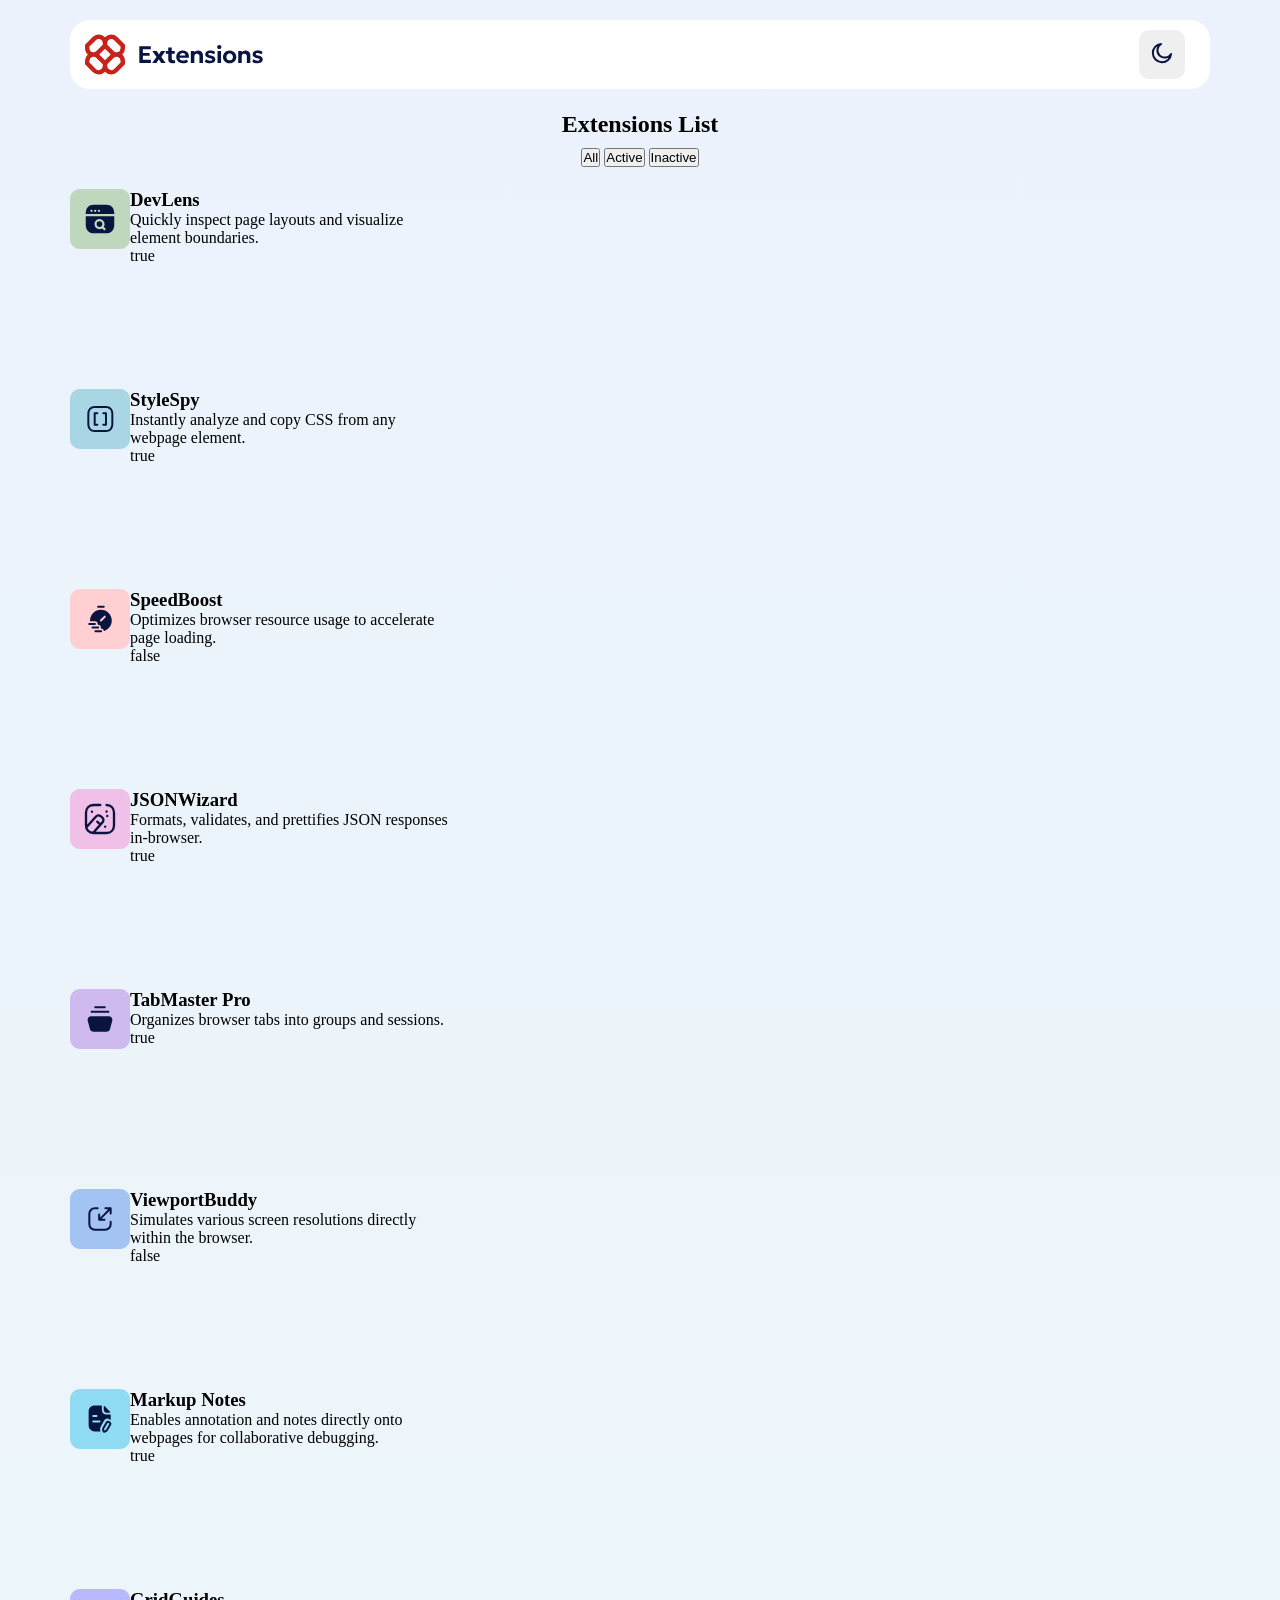
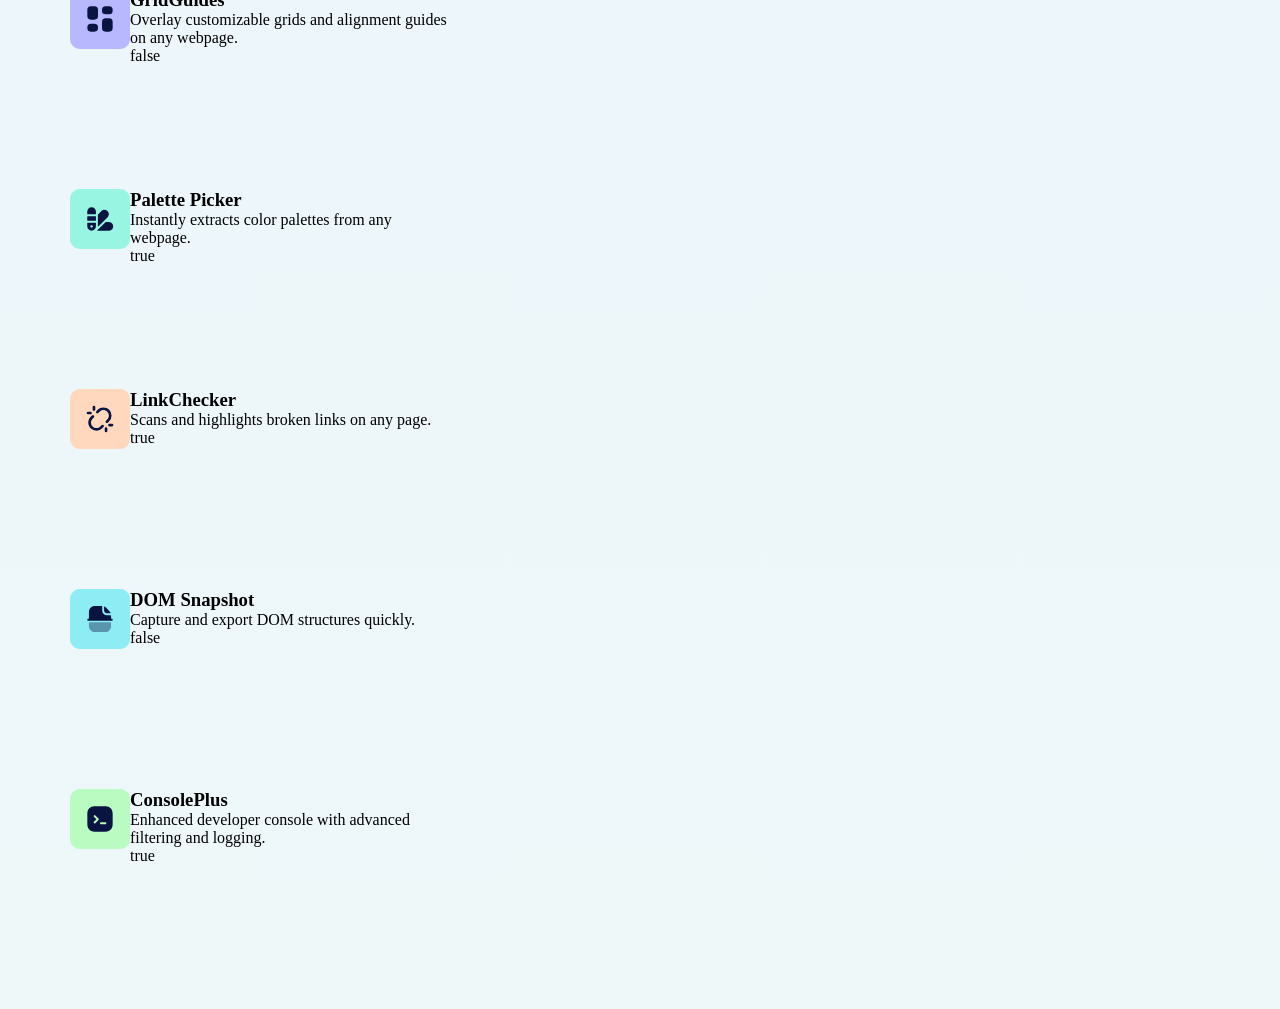
==== project/index.html @ ddeb5eeb "wip" ====
<!doctype html>
<html lang="en">
  <head>
    <meta charset="UTF-8" />
    <meta name="viewport" content="width=device-width, initial-scale=1.0" />

    <!-- <link rel="icon" type="image/png" sizes="32x32" href="./assets/images/favicon-32x32.png"> -->

    <title>Browser extensions manager UI</title>
    <script src="./main.js" defer></script>
    <link rel="stylesheet" href="./style.css" />
    <style>
      .attribution {
        font-size: 0.6875rem;
        text-align: center;
      }
      .attribution a {
        color: hsl(228, 45%, 44%);
      }
    </style>
  </head>
  <body>
    <div class="header_flex">
      <header>
        <img src="./assets/images/logo.svg" alt="" />
        <div class="light_dark">
          <button class="btn">
            <img class="moon" src="./assets/images/icon-moon.svg" alt="" />
          </button>
          <!-- <img src="./assets/images/icon-sun.svg" alt="" /> -->
        </div>
      </header>
    </div>
    <main>
      <section class="first">
        <h1>Extensions List</h1>
        <div class="filter">
          <button>All</button>
          <button>Active</button>
          <button>Inactive</button>
        </div>
      </section>
      <section class="items">
        <div id="list"></div>
      </section>
    </main>
  </body>
</html>
---- project/style.css ----
* {
  padding: 0;
  margin: 0;
  box-sizing: border-box;
}

body {
  background: linear-gradient(180deg, #ebf2fc 0%, #eef8f9 100%);
  min-height: 100vh;
  padding: 20px 70px;
}
header {
  display: flex;
  align-items: center;
  justify-content: space-between;

  width: 100%;
  padding: 10px 15px;
  background-color: white;
  border-radius: 20px;
}

div.header_flex {
  display: flex;
  justify-content: center;
}

button.btn {
  border-radius: 10px;
  border: none;
  padding: 12px 12px;
  margin-right: 10px;
  cursor: pointer;
}

section.first {
  display: flex;
  flex-direction: column;
  align-items: center;
  justify-content: center;
  height: 100px;
  gap: 10px;
}

.card {
  display: flex;
  width: 385px;
  height: 200px;
  img {
    width: 60px;
    height: 60px;
  }
}
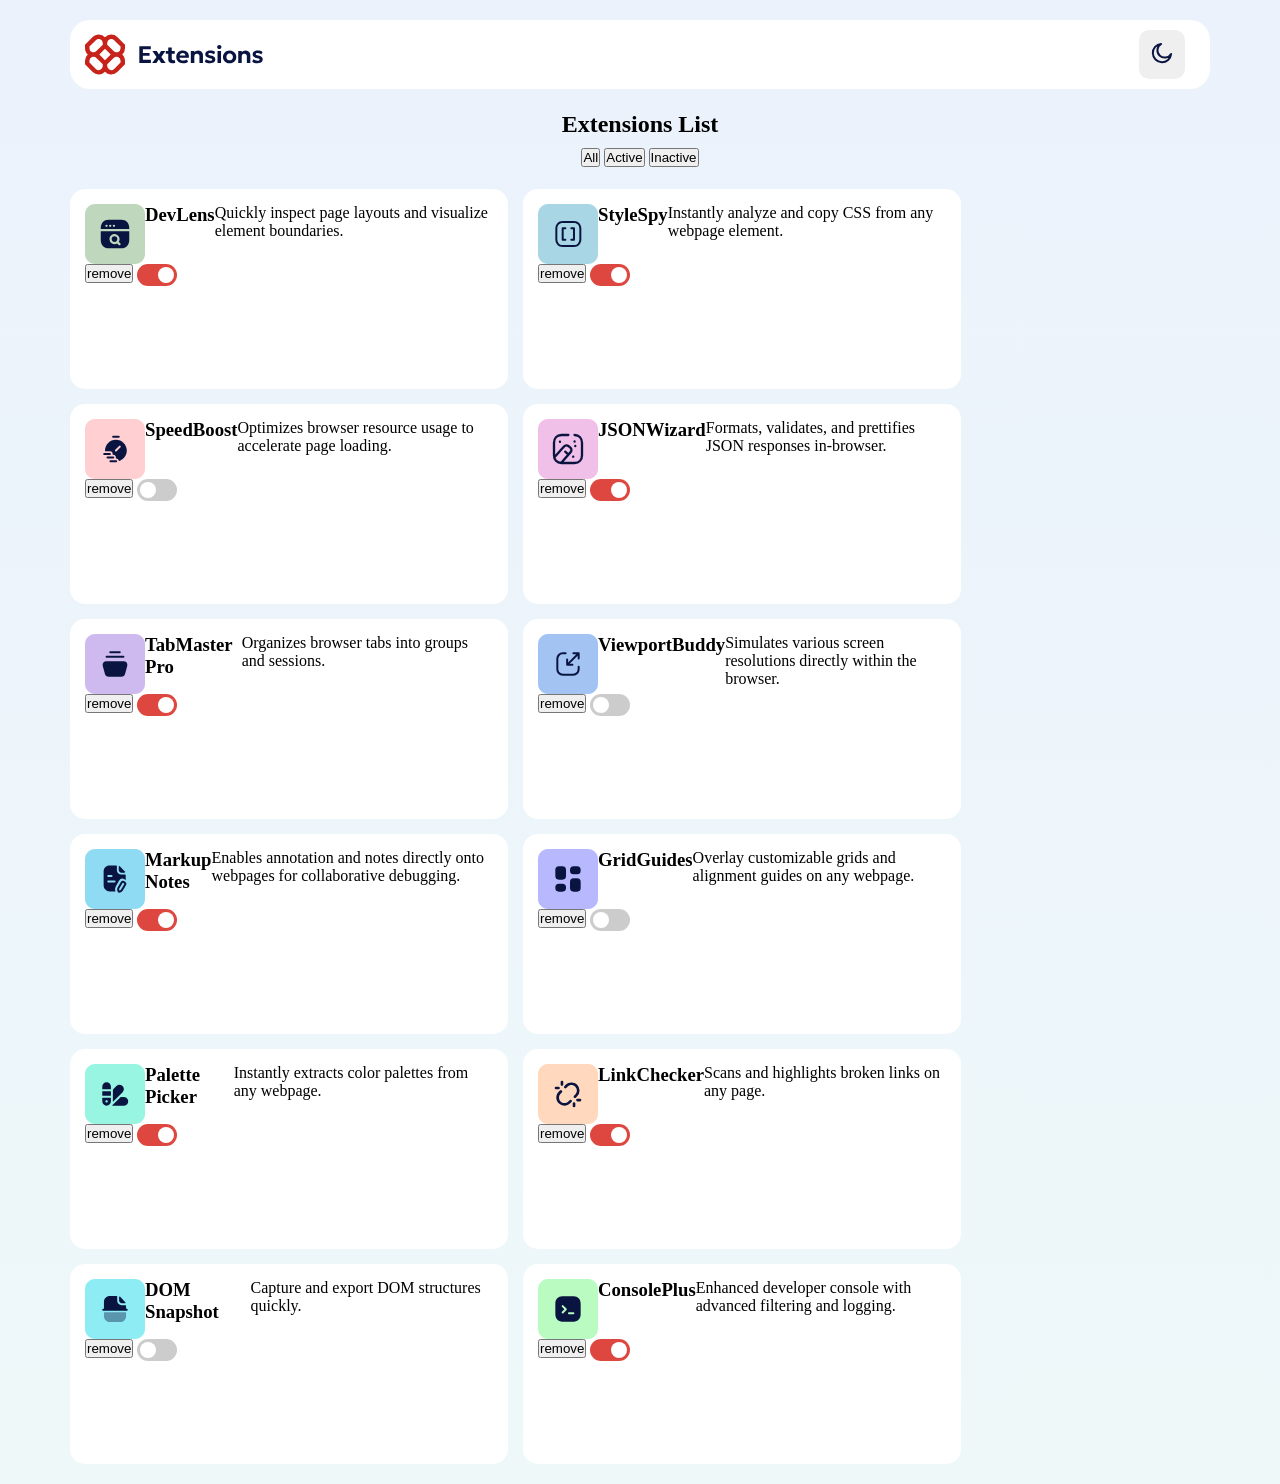
==== commit 58881352: "wip.pt2" ====
--- a/project/index.html
+++ b/project/index.html
@@ -24,10 +24,14 @@
       <header>
         <img src="./assets/images/logo.svg" alt="" />
         <div class="light_dark">
-          <button class="btn">
-            <img class="moon" src="./assets/images/icon-moon.svg" alt="" />
+          <button class="btn" id="themeToggle">
+            <img
+              id="themeIcon"
+              class="moon"
+              src="./assets/images/icon-moon.svg"
+              alt=""
+            />
           </button>
-          <!-- <img src="./assets/images/icon-sun.svg" alt="" /> -->
         </div>
       </header>
     </div>
@@ -35,9 +39,9 @@
       <section class="first">
         <h1>Extensions List</h1>
         <div class="filter">
-          <button>All</button>
-          <button>Active</button>
-          <button>Inactive</button>
+          <button class="all">All</button>
+          <button class="active">Active</button>
+          <button class="inactive">Inactive</button>
         </div>
       </section>
       <section class="items">
--- a/project/style.css
+++ b/project/style.css
@@ -33,6 +33,10 @@
   cursor: pointer;
 }
 
+body.dark button.btn {
+  background-color: hsl(226, 11%, 37%);
+}
+
 section.first {
   display: flex;
   flex-direction: column;
@@ -44,10 +48,94 @@
 
 .card {
   display: flex;
-  width: 385px;
+  width: 438px;
   height: 200px;
   img {
     width: 60px;
     height: 60px;
   }
 }
+
+/* SWITCH WRAPPER */
+.switch {
+  position: relative;
+  display: inline-block;
+  width: 40px;
+  height: 22px;
+}
+
+/* HIDE DEFAULT CHECKBOX */
+.switch input {
+  opacity: 0;
+  width: 0;
+  height: 0;
+}
+
+/* SLIDER BACKGROUND */
+.slider {
+  position: absolute;
+  cursor: pointer;
+  top: 0;
+  left: 0;
+  right: 0;
+  bottom: 0;
+  background-color: #ccc;
+  transition: 0.3s;
+  border-radius: 34px;
+}
+
+/* THE CIRCLE */
+.slider::before {
+  position: absolute;
+  content: "";
+  height: 16px;
+  width: 16px;
+  left: 3px;
+  bottom: 3px;
+  background-color: white;
+  transition: 0.3s;
+  border-radius: 50%;
+}
+
+/* WHEN CHECKED */
+.switch input:checked + .slider {
+  background-color: hsl(3, 71%, 56%);
+}
+
+.switch input:checked + .slider::before {
+  transform: translateX(18px);
+}
+
+body.dark {
+  background: linear-gradient(180deg, #040918 0%, #091540 100%);
+  color: #eef8f9;
+}
+
+.btn {
+  cursor: pointer;
+  transition: transform 0.2s;
+}
+
+.btn:active {
+  transform: scale(0.9);
+}
+
+body.dark header {
+  background-color: hsl(225, 23%, 24%);
+}
+
+div.img_name {
+  display: flex;
+}
+
+div.card_style {
+  padding: 15px;
+  background-color: white;
+  border-radius: 15px;
+}
+
+#list {
+  display: flex;
+  flex-wrap: wrap;
+  gap: 15px;
+}
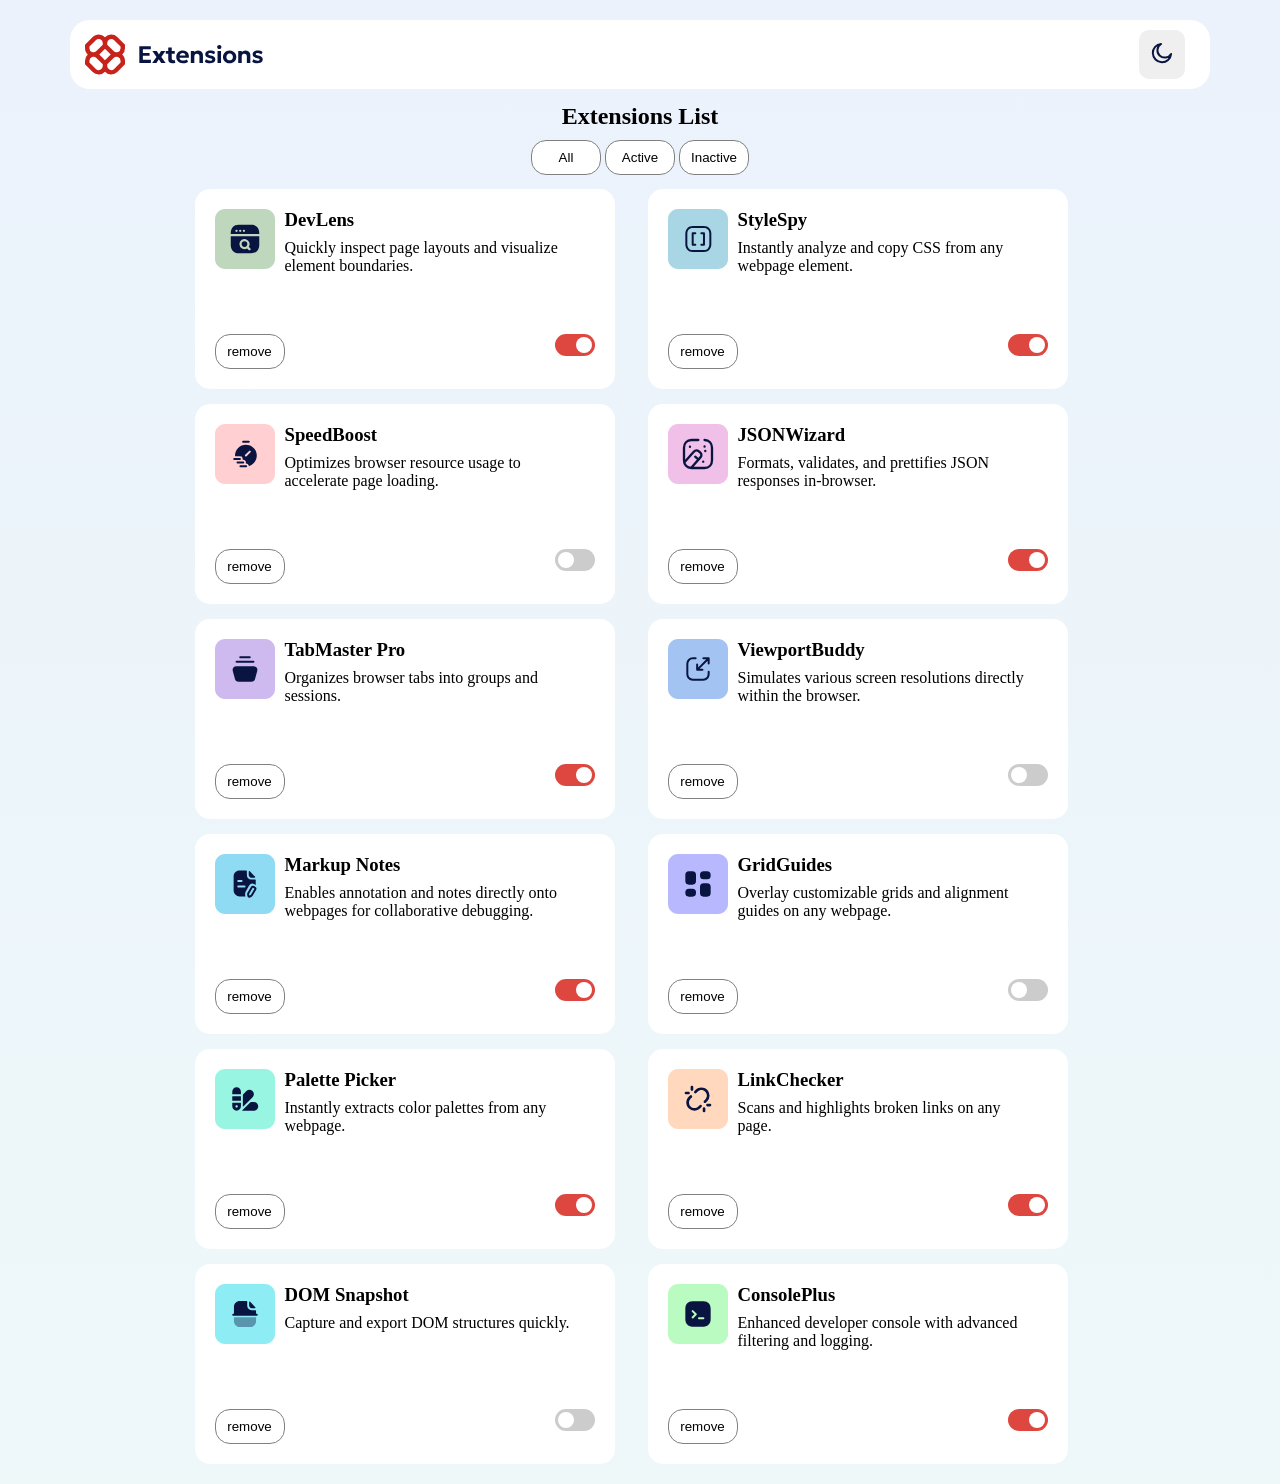
==== commit cdb81cf7: "fix" ====
--- a/project/index.html
+++ b/project/index.html
@@ -29,6 +29,8 @@
               id="themeIcon"
               class="moon"
               src="./assets/images/icon-moon.svg"
+              data-light="./assets/images/icon-moon.svg"
+              data-dark="./assets/images/icon-sun.svg"
               alt=""
             />
           </button>
--- a/project/style.css
+++ b/project/style.css
@@ -56,7 +56,6 @@
   }
 }
 
-/* SWITCH WRAPPER */
 .switch {
   position: relative;
   display: inline-block;
@@ -64,14 +63,12 @@
   height: 22px;
 }
 
-/* HIDE DEFAULT CHECKBOX */
 .switch input {
   opacity: 0;
   width: 0;
   height: 0;
 }
 
-/* SLIDER BACKGROUND */
 .slider {
   position: absolute;
   cursor: pointer;
@@ -84,7 +81,6 @@
   border-radius: 34px;
 }
 
-/* THE CIRCLE */
 .slider::before {
   position: absolute;
   content: "";
@@ -97,7 +93,6 @@
   border-radius: 50%;
 }
 
-/* WHEN CHECKED */
 .switch input:checked + .slider {
   background-color: hsl(3, 71%, 56%);
 }
@@ -126,16 +121,51 @@
 
 div.img_name {
   display: flex;
+  gap: 10px;
+  p.description {
+    width: 300px;
+    margin-top: 8px;
+  }
 }
 
 div.card_style {
-  padding: 15px;
+  padding: 20px;
   background-color: white;
   border-radius: 15px;
+  width: 420px;
+  display: flex;
+  flex-direction: column;
+  justify-content: space-between;
 }
 
 #list {
   display: flex;
   flex-wrap: wrap;
+  justify-content: center;
   gap: 15px;
 }
+
+div.remove_toggle {
+  display: flex;
+  flex-direction: row;
+  justify-content: space-between;
+}
+
+button.remove,
+.active,
+.inactive,
+.all {
+  width: 70px;
+  height: 35px;
+  border-radius: 15px;
+  border: 1px solid gray;
+  background-color: white;
+}
+
+body.dark p.description {
+  color: #670000;
+}
+
+body.dark h3 {
+  color: #670000;
+}
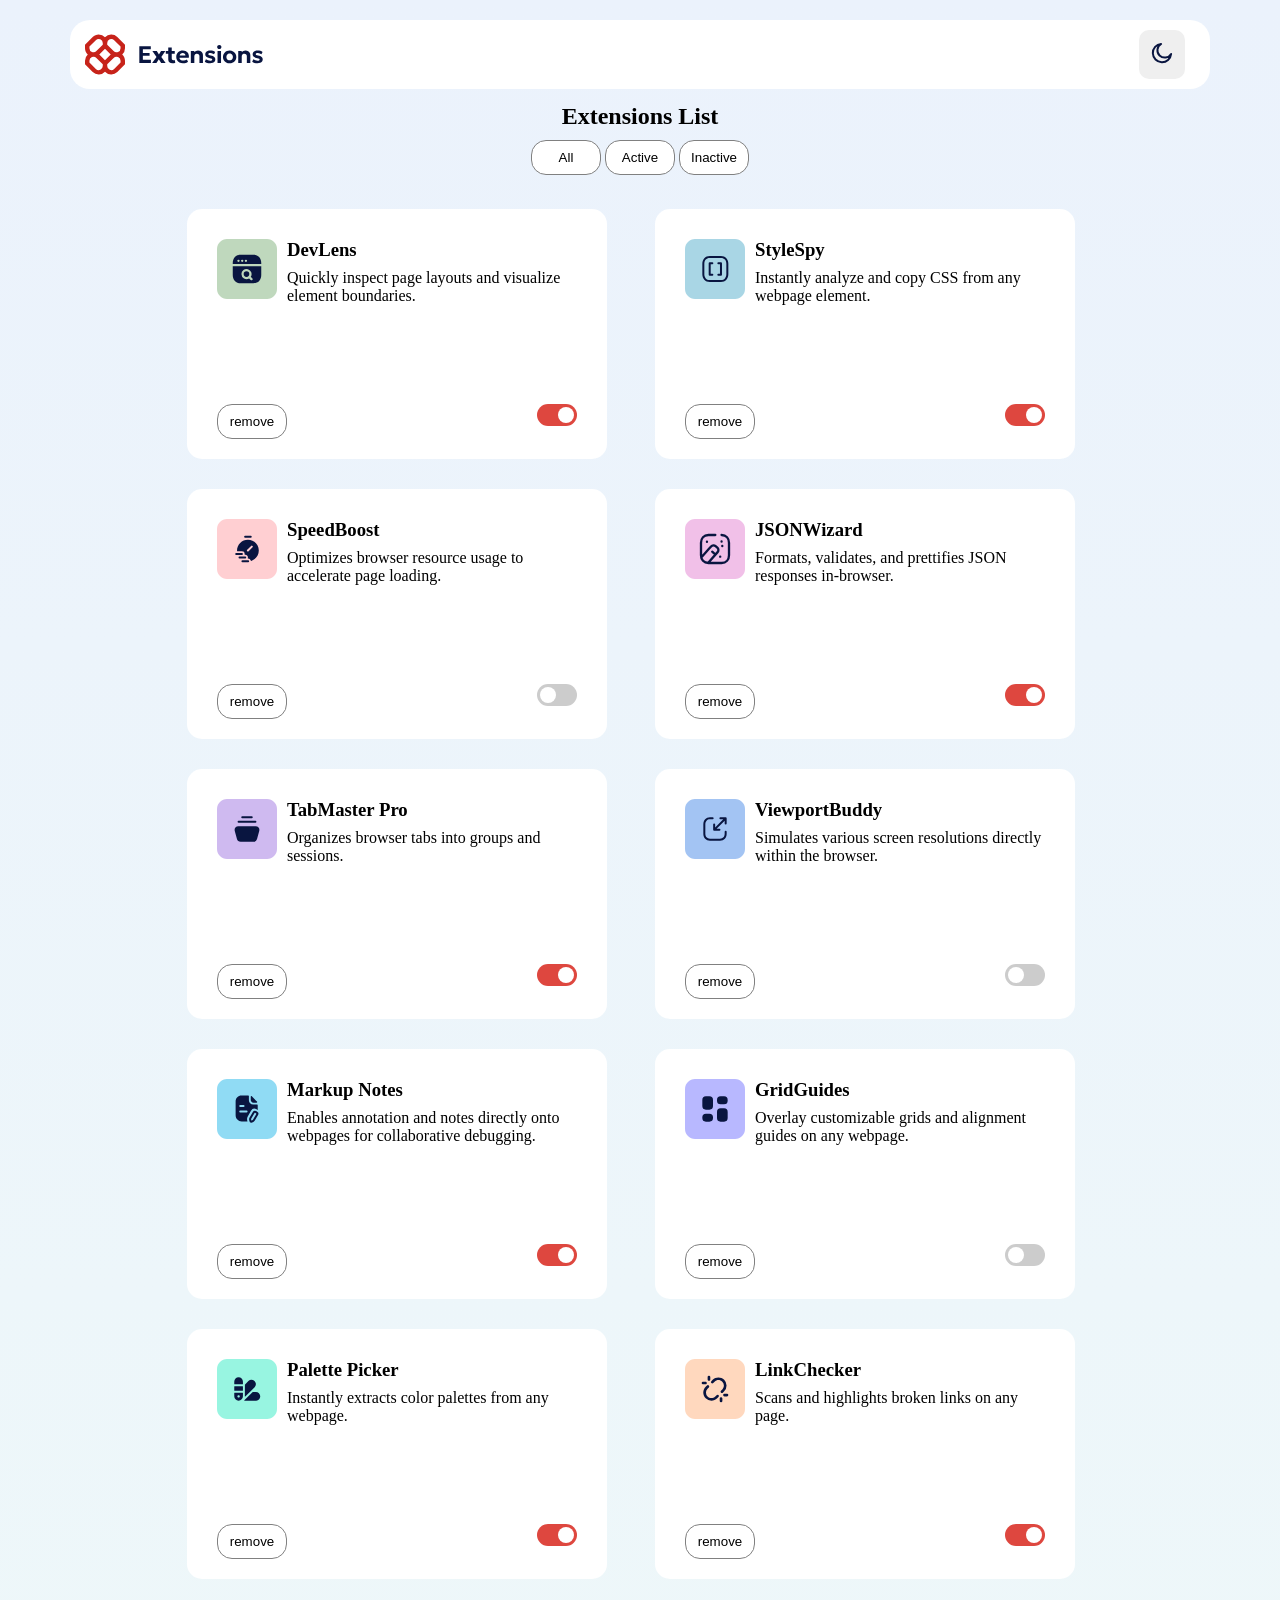
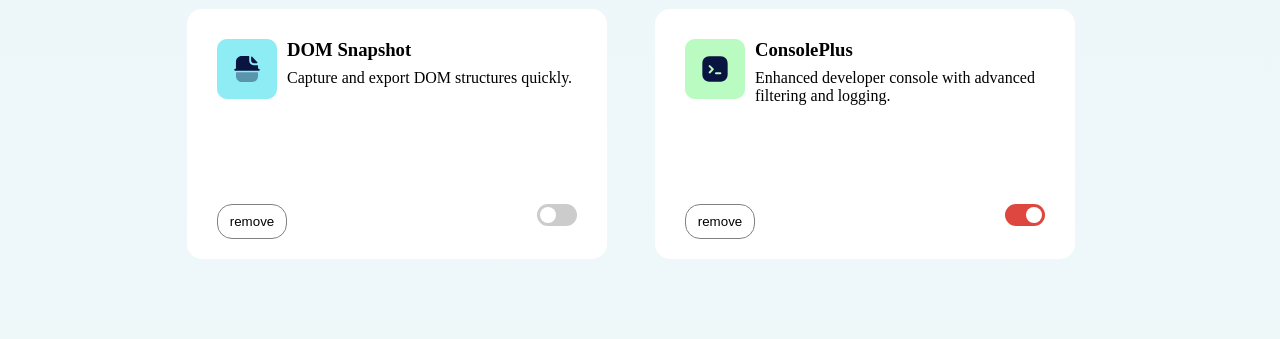
==== commit 8f72805f: "work on js and style" ====
--- a/project/index.html
+++ b/project/index.html
@@ -22,7 +22,12 @@
   <body>
     <div class="header_flex">
       <header>
-        <img src="./assets/images/logo.svg" alt="" />
+        <img class="logo-light" src="./assets/images/logo.svg" alt="" />
+        <img
+          class="logo-dark"
+          src="./assets/images/Gemini_Generated_Image_617geb617geb617g-Photoroom.png"
+          alt=""
+        />
         <div class="light_dark">
           <button class="btn" id="themeToggle">
             <img
--- a/project/style.css
+++ b/project/style.css
@@ -7,8 +7,15 @@
 body {
   background: linear-gradient(180deg, #ebf2fc 0%, #eef8f9 100%);
   min-height: 100vh;
-  padding: 20px 70px;
-}
+  padding: 20px 70px 60px;
+}
+
+main {
+  min-height: 100vh;
+  display: flex;
+  flex-direction: column;
+}
+
 header {
   display: flex;
   align-items: center;
@@ -129,20 +136,27 @@
 }
 
 div.card_style {
-  padding: 20px;
+  padding: 30px 30px 20px;
   background-color: white;
   border-radius: 15px;
   width: 420px;
+  min-height: 250px;
   display: flex;
   flex-direction: column;
   justify-content: space-between;
 }
 
+div.card {
+  min-height: 250px;
+}
+
 #list {
   display: flex;
   flex-wrap: wrap;
   justify-content: center;
-  gap: 15px;
+  gap: 30px;
+  margin: 20px 0;
+  min-height: 100vh;
 }
 
 div.remove_toggle {
@@ -169,3 +183,21 @@
 body.dark h3 {
   color: #670000;
 }
+
+.logo-dark {
+  display: none;
+}
+
+body.dark .logo-light {
+  display: none;
+}
+
+body.dark .logo-dark {
+  display: block;
+  width: 179px;
+  height: 41px;
+}
+.selected {
+  background-color: hsl(3, 77%, 44%);
+  color: white;
+}
